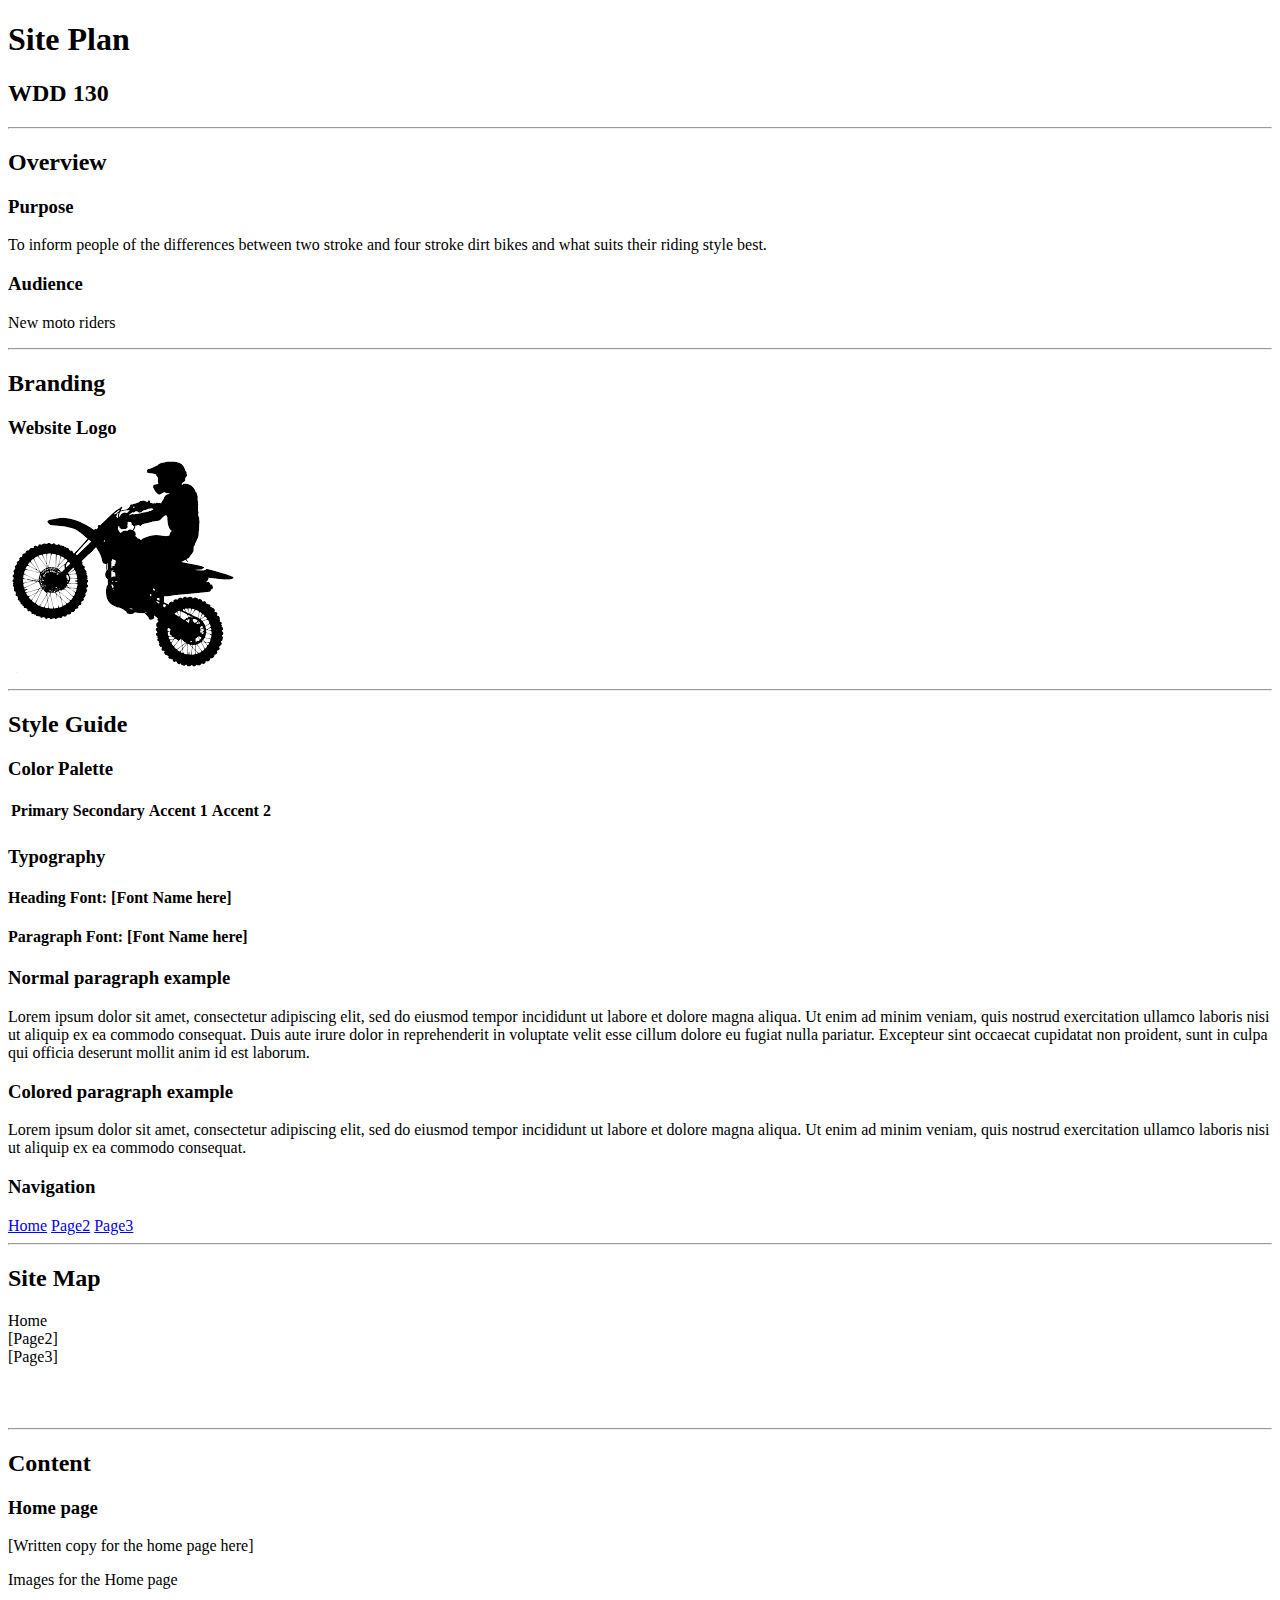
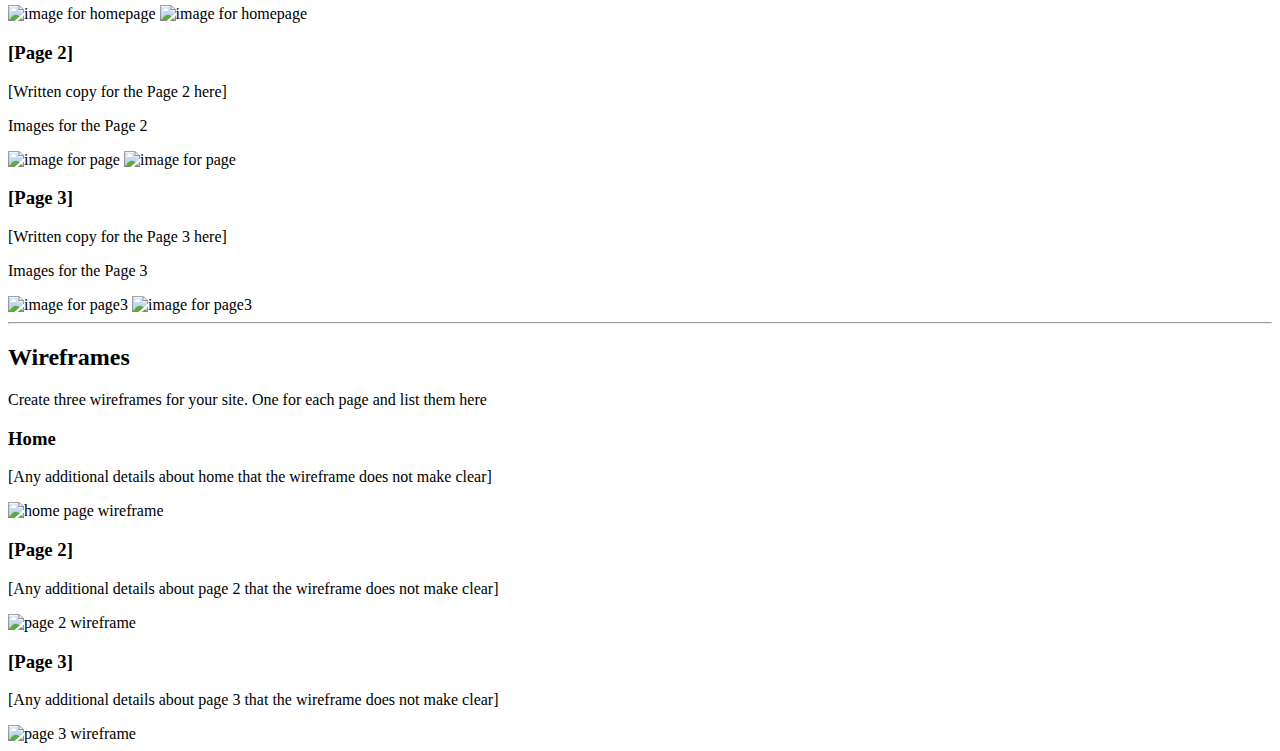
==== Moto/site-plan.html @ 816f89e4 "Add files via upload" ====
<!DOCTYPE html>
<html lang="en-us">
    
  <head>
    <meta charset="utf-8">
    <title>Site Plan</title>
    <link type="text/css" rel="stylesheet" href="styles/site-plan.css">
  </head>

  <body>
    <header>
      <h1>Site Plan</h1>
      <h2></h2>
      <h2>WDD 130</h2>
      <!-- In the header above, add the name or your site, your name and class number. For example if you are in section 3 you would put WDD 130.03 -->
    </header>
    <main>

      <!-- ------------------------Steps 2-3------------------------------ -->
      <hr>
      <h2>Overview</h2>
      <h3>Purpose</h3>
      <p>To inform people of the differences between two stroke and four stroke dirt bikes and what suits their riding style best. </p>  <!-- change this -->


      <h3>Audience</h3>
      <p>New moto riders</p>  <!-- change this -->

      <hr>
      <h2>Branding</h2>
      <h3>Website Logo</h3>
      <!-- Replace this with some sort of logo for your site.  A logo can be as simple as the name of your site in a nice font :) -->
      <img src="logo.png" alt="Logo image">
      <hr>
      <h2>
        Style Guide
      </h2>

      <!-- ------------------------Steps 4-8------------------------------ -->

      <h3>
        Color Palette
      </h3>
      <!--  The colors you choose for a website are one of the most important decisions you will make. Follow the instructions on the activity in iLearn then return and replace the color codes below with the hex color codes (the 6 digit numbers that show at the bottom of each color) for the colors you have chosen below.  You should have at least 2 colors but do not have to fill in all 4 if you do not need them.  -->

      <!-- Copy and paste the URL to your finished palette below Make sure to paste it into both spots -->
      <!--Palette URL: <a href="https://coolors.co/396e94-e7c24f-a43312-381d2a-aabd8c" target="_blank">https://coolors.co/396e94-e7c24f-a43312-381d2a-aabd8c</a>
      -->

      <table class="colors">
        <tr><th>Primary</th><th>Secondary</th><th>Accent 1</th><th>Accent 2</th></tr>
        <!-- Replace the numbers in the boxes below with your hex color codes. Then switch to the site-plan.css file and change your colors there as well. -->
        <tr><td class="primary"></td><td class="secondary"></td><td class="accent1"></td><td class="accent2"></td></tr>
      </table>

      <!-- ------------------------Step 9------------------------------ -->

      <h3>
        Typography
      </h3>
      <!-- Choose a font for your paragraphs (body copy) and headlines. What font(s) have you chosen? Why did you choose what you did?  Make sure to review the list of web safe fonts at W3Schools.org as a starting point.  Think also about which of your colors above you might use for background and font colors. -->

      <h4>
        Heading Font: [Font Name here]  <!-- change this -->
      </h4>
      <h4>
        Paragraph Font: [Font Name here]  <!-- change this -->
      </h4>
      <h3>
        Normal paragraph example
      </h3>
      <p>
        Lorem ipsum dolor sit amet, consectetur adipiscing elit, sed do eiusmod tempor incididunt ut labore et dolore magna aliqua. Ut enim ad minim veniam, quis nostrud exercitation ullamco laboris nisi ut aliquip ex ea commodo consequat. Duis aute irure dolor in reprehenderit in voluptate velit esse cillum dolore eu fugiat nulla pariatur. Excepteur sint occaecat cupidatat non proident, sunt in culpa qui officia deserunt mollit anim id est laborum.
      </p>
      <h3>
        Colored paragraph example
      </h3>
      <p class="colored">
        Lorem ipsum dolor sit amet, consectetur adipiscing elit, sed do eiusmod tempor incididunt ut labore et dolore magna aliqua. Ut enim ad minim veniam, quis nostrud exercitation ullamco laboris nisi ut aliquip ex ea commodo consequat. 
      </p>

      <!-- ------------------------Step 10------------------------------ -->

      <h3>
        Navigation
      </h3>
      <!-- Think about how you want your navigation bar to look. In the site-plan.css file change the colors to your colors to get the look you desire. --> 
      <nav>
        <a href="#">Home</a>
        <a href="#">Page2</a>
        <a href="#">Page3</a>
      </nav>
      <hr>
      <h2>
        Site Map
      </h2>
      <div class="sitemap">
        <div class="sm-home">
          Home
        </div>
        <div class="sm-page2">
          [Page2] <!-- change this -->
        </div>
        <div class="sm-page3">
          [Page3]  <!-- change this -->
        </div>

        <div class="top">
          &nbsp;
        </div>
        <div class="left">
          &nbsp;
        </div>
        <div class="right">
          &nbsp;
        </div>

      </div>

      <!-- --------Content Section -------------- -->
      <hr>
      <h2>
        Content
      </h2>
      <h3>Home page</h3>
      <p>
        [Written copy for the home page here]
      </p>
      <p>Images for the Home page</p>
        <img src="#" alt="image for homepage">
        <img src="#" alt="image for homepage">

      </ul>
      <h3>[Page 2]</h3>
      <p>
        [Written copy for the Page 2 here]
      </p>
      <p>Images for the Page 2</p>
        <img src="#" alt="image for page">
        <img src="#" alt="image for page">

      </ul>
      <h3>[Page 3]</h3>
      <p>
        [Written copy for the Page 3 here]
      </p>
      <p>Images for the Page 3</p>
        <img src="#" alt="image for page3">
        <img src="#" alt="image for page3">

      </ul>
      <hr>
      <h2>
        Wireframes
      </h2>
      <p>
        Create three wireframes for your site. One for each page and list them here</p>

      <h3>Home</h3>
      <p>         
        [Any additional details about home that the wireframe does not make clear]
      </p>
      <img src="#" alt="home page wireframe">

      <h3>[Page 2]</h3>
      <p>         
        [Any additional details about page 2 that the wireframe does not make clear]
      </p>
      <img src="#" alt="page 2 wireframe">

      <h3>[Page 3]</h3>
      <p>         
        [Any additional details about page 3 that the wireframe does not make clear]
      </p>
      <img src="#" alt="page 3 wireframe">
    </main>
  </body>

</html>
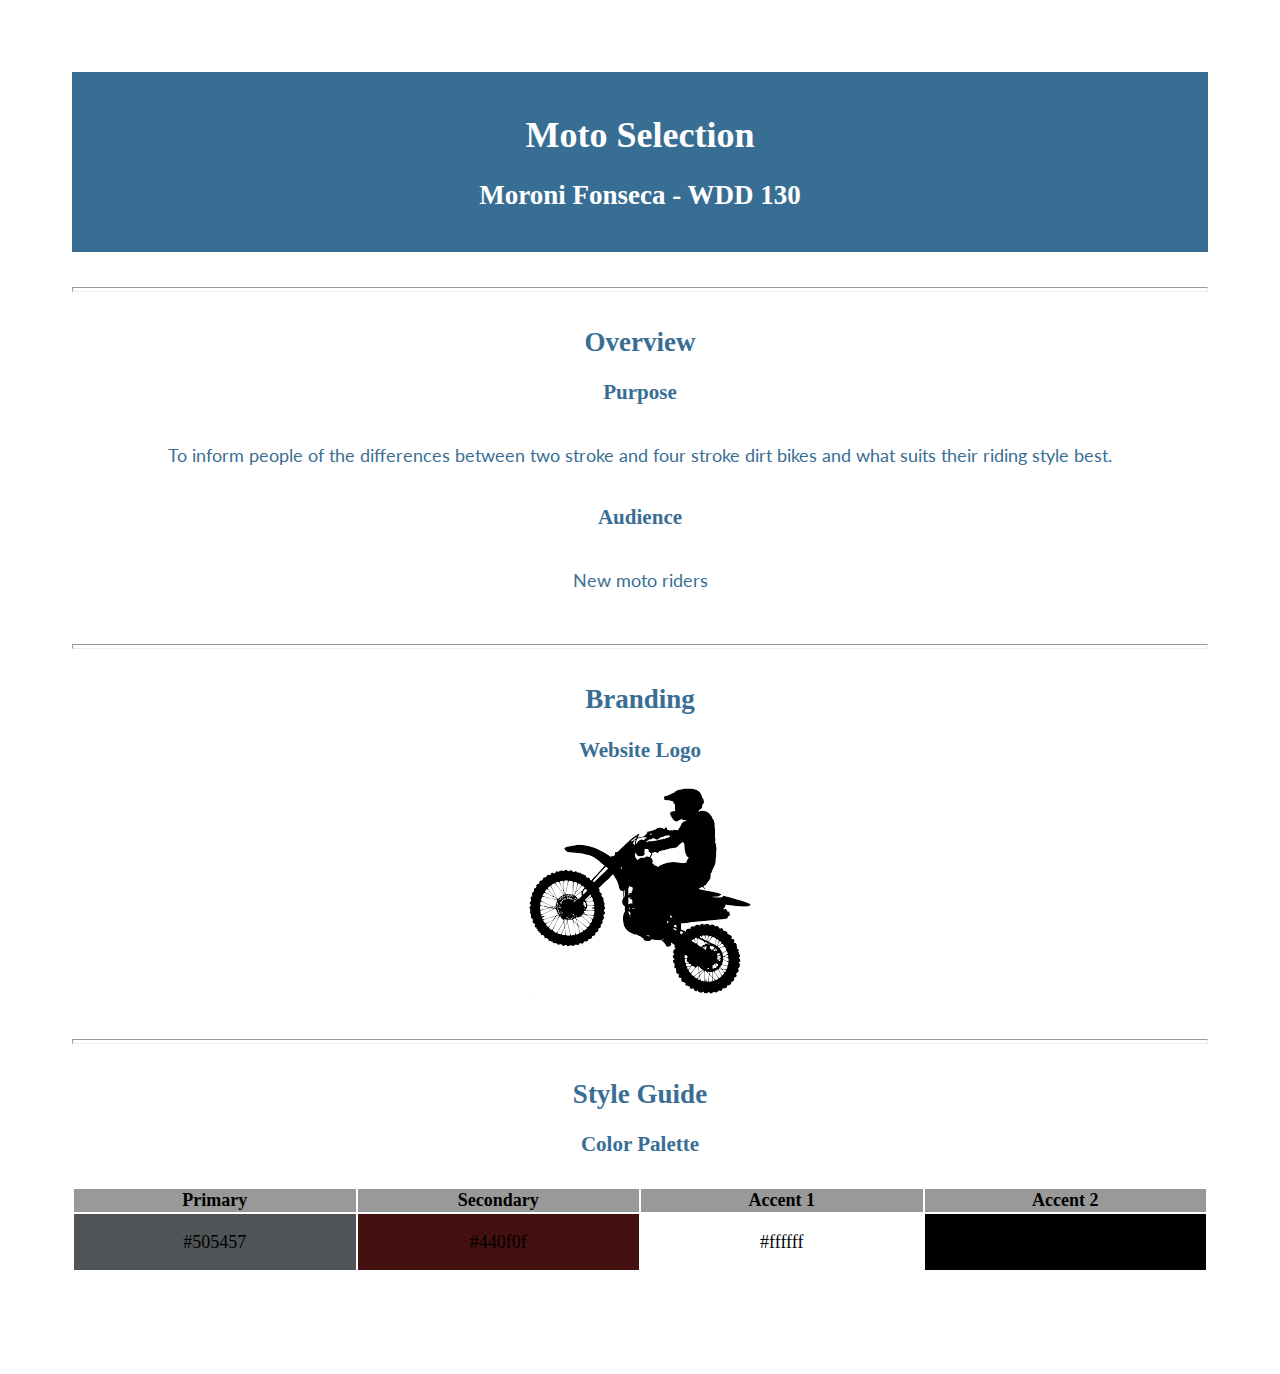
==== commit 27124d50: "Add files via upload" ====
--- a/Moto/site-plan.html
+++ b/Moto/site-plan.html
@@ -3,15 +3,15 @@
     
   <head>
     <meta charset="utf-8">
-    <title>Site Plan</title>
-    <link type="text/css" rel="stylesheet" href="styles/site-plan.css">
+    <title>Moto Selection</title>
+    <link type="text/css" rel="stylesheet" href="site-plan.css">
   </head>
 
   <body>
     <header>
-      <h1>Site Plan</h1>
+      <h1>Moto Selection</h1>
       <h2></h2>
-      <h2>WDD 130</h2>
+      <h2>Moroni Fonseca - WDD 130</h2>
       <!-- In the header above, add the name or your site, your name and class number. For example if you are in section 3 you would put WDD 130.03 -->
     </header>
     <main>
@@ -50,21 +50,21 @@
       <table class="colors">
         <tr><th>Primary</th><th>Secondary</th><th>Accent 1</th><th>Accent 2</th></tr>
         <!-- Replace the numbers in the boxes below with your hex color codes. Then switch to the site-plan.css file and change your colors there as well. -->
-        <tr><td class="primary"></td><td class="secondary"></td><td class="accent1"></td><td class="accent2"></td></tr>
+        <tr><td class="primary">#505457</td><td class="secondary">#440f0f</td><td class="accent1">#ffffff</td><td class="accent2">black</td></tr>
       </table>
 
       <!-- ------------------------Step 9------------------------------ -->
-
+<!-- 
       <h3>
         Typography
       </h3>
-      <!-- Choose a font for your paragraphs (body copy) and headlines. What font(s) have you chosen? Why did you choose what you did?  Make sure to review the list of web safe fonts at W3Schools.org as a starting point.  Think also about which of your colors above you might use for background and font colors. -->
+      <!-- Choose a font for your paragraphs (body copy) and headlines. What font(s) have you chosen? Why did you choose what you did?  Make sure to review the list of web safe fonts at W3Schools.org as a starting point.  Think also about which of your colors above you might use for background and font colors.
 
       <h4>
-        Heading Font: [Font Name here]  <!-- change this -->
+        Heading Font: [Font Name here]  <!-- change this 
       </h4>
       <h4>
-        Paragraph Font: [Font Name here]  <!-- change this -->
+        Paragraph Font: [Font Name here]  <!-- change this 
       </h4>
       <h3>
         Normal paragraph example
@@ -79,12 +79,12 @@
         Lorem ipsum dolor sit amet, consectetur adipiscing elit, sed do eiusmod tempor incididunt ut labore et dolore magna aliqua. Ut enim ad minim veniam, quis nostrud exercitation ullamco laboris nisi ut aliquip ex ea commodo consequat. 
       </p>
 
-      <!-- ------------------------Step 10------------------------------ -->
+      <!-- ------------------------Step 10------------------------------ 
 
       <h3>
         Navigation
       </h3>
-      <!-- Think about how you want your navigation bar to look. In the site-plan.css file change the colors to your colors to get the look you desire. --> 
+      <!-- Think about how you want your navigation bar to look. In the site-plan.css file change the colors to your colors to get the look you desire.
       <nav>
         <a href="#">Home</a>
         <a href="#">Page2</a>
@@ -99,10 +99,10 @@
           Home
         </div>
         <div class="sm-page2">
-          [Page2] <!-- change this -->
+          [Page2] <!-- change this 
         </div>
         <div class="sm-page3">
-          [Page3]  <!-- change this -->
+          [Page3]  <!-- change this 
         </div>
 
         <div class="top">
@@ -117,7 +117,7 @@
 
       </div>
 
-      <!-- --------Content Section -------------- -->
+      <!-- --------Content Section -------------- 
       <hr>
       <h2>
         Content
@@ -173,6 +173,8 @@
         [Any additional details about page 3 that the wireframe does not make clear]
       </p>
       <img src="#" alt="page 3 wireframe">
+
+    -->
     </main>
   </body>
 
--- a/Moto/site-plan.css
+++ b/Moto/site-plan.css
@@ -0,0 +1,175 @@
+/* if you are using any Google fonts change the font names below to your fonts. 
+Any spaces in your font name should be replaced with a +. 
+Fonts are separated by a | */
+@import url('https://fonts.googleapis.com/css?family=IM+Fell+French+Canon+SC|Lato');
+
+:root {
+  /* change the values below to your colors from your palette */
+  --primary-color: #505457   ;
+  --secondary-color: #440f0f ;
+  --accent1-color: #ffffff;
+  --accent2-color: black;
+
+  /* change the values below to your chosen font(s) */
+  --heading-font: "IM Fell French Canon SC";
+  --paragraph-font: Lato, Helvetica, sans-serif;
+
+  /* these colors below should be chosen from among your palette colors above */
+  --headline-color-on-white: #396E94;  /* headlines on a white background */ 
+  --headline-color-on-color: white; /* headlines on a colored background */ 
+  --paragraph-color-on-white: #396E94; /* paragraph text on a white background */ 
+  --paragraph-color-on-color: white; /* paragraph text on a colored background */ 
+  --paragraph-background-color: #396E94  ;
+  --nav-link-color: #396E94;
+  --nav-background-color: #D4AC0D;
+  --nav-hover-link-color: white;
+  --nav-hover-background-color: #396E94;
+}
+
+
+/*  Look around below...but DON'T CHANGE ANYTHING! */
+
+body {
+  max-width: 1200px;
+  margin: 0 auto;
+  padding: 4em;
+  font-size: 18px;
+  text-align: center;
+}
+img {
+  display: block;
+  margin: 0 auto;
+}
+h1, h2, h3, h4, h5, h6 {
+  font-family: var(--heading-font);
+  color: var(--headline-color-on-white);
+}
+h2 {
+  text-align: center;
+}
+hr {
+  height: 3px;
+  margin: 35px 0;
+  background: var(--accent1-color);
+}
+header {
+  padding: 1em;
+  text-align: center;
+  color: var(--headline-color-on-color);
+  background-color: var(--paragraph-background-color);
+}
+header > h1, header > h2 {
+  color: var(--headline-color-on-color);
+}
+
+p {
+  font-family: var(--paragraph-font);
+  color: var(--paragraph-color-on-white);
+  padding: 1em;
+}
+.colors {
+  width: 100%;
+  min-width: 350px;
+  margin: 30px auto;
+  text-align: center;
+}
+.colors th {
+  background-color: #999;
+}
+.colors td{
+  width: 25%;
+  height: 3em;
+}
+
+.primary {
+  background-color: var(--primary-color);
+}
+.secondary {
+  background-color: var(--secondary-color);
+}
+.accent1 {
+  background-color: var(--accent1-color);
+}
+.accent2{
+  background-color: var(--accent2-color);
+}
+
+p.colored {
+  background-color: var(--paragraph-background-color);
+  color: var(--paragraph-color-on-color);
+}
+
+nav {
+  background-color: var(--nav-background-color);
+  line-height: 3em;
+  text-align: center;
+  font-size: 1.2em;
+}
+nav  {
+  list-style-type: none;
+  display: flex;
+
+}
+nav a {
+  padding:1em;
+  min-width: 120px;
+  text-decoration: none;
+  padding: 10px;
+
+}
+nav a:link, nav a:visited {
+  color: var(--nav-link-color);
+}
+nav a:hover {
+  color: var(--nav-hover-link-color);
+  background-color: var(--nav-hover-background-color);
+}
+
+.sitemap {
+  display: grid;
+  justify-content: center;
+
+  grid-template-columns: repeat(6, 15%);
+  grid-template-rows: 3em 1.5em 1.5em 3em;
+  grid-template-areas: ". . home home . ."
+    ". . . top . ."
+    ". left left right right ."
+    "page2 page2 . . page3 page3";
+}
+.sitemap > div {
+
+  text-align: center;
+
+}
+.sm-home {
+  grid-area: home;
+  background-color: #ccc;
+  line-height: 3em;
+}
+.sm-page2 {
+  grid-area: page2;
+  background-color: #ccc;
+  line-height: 3em;
+}
+.sm-page3 {
+  grid-area: page3;
+  background-color: #ccc;
+  line-height: 3em;
+}
+
+.top {
+  grid-area: top;
+  border-left: 1px solid;
+}
+
+.left {
+  grid-area: left;
+  border-top: 1px solid;
+  border-left: 1px solid;
+}
+
+.right {
+  grid-area: right;
+  border-top: 1px solid;
+  border-right: 1px solid;
+}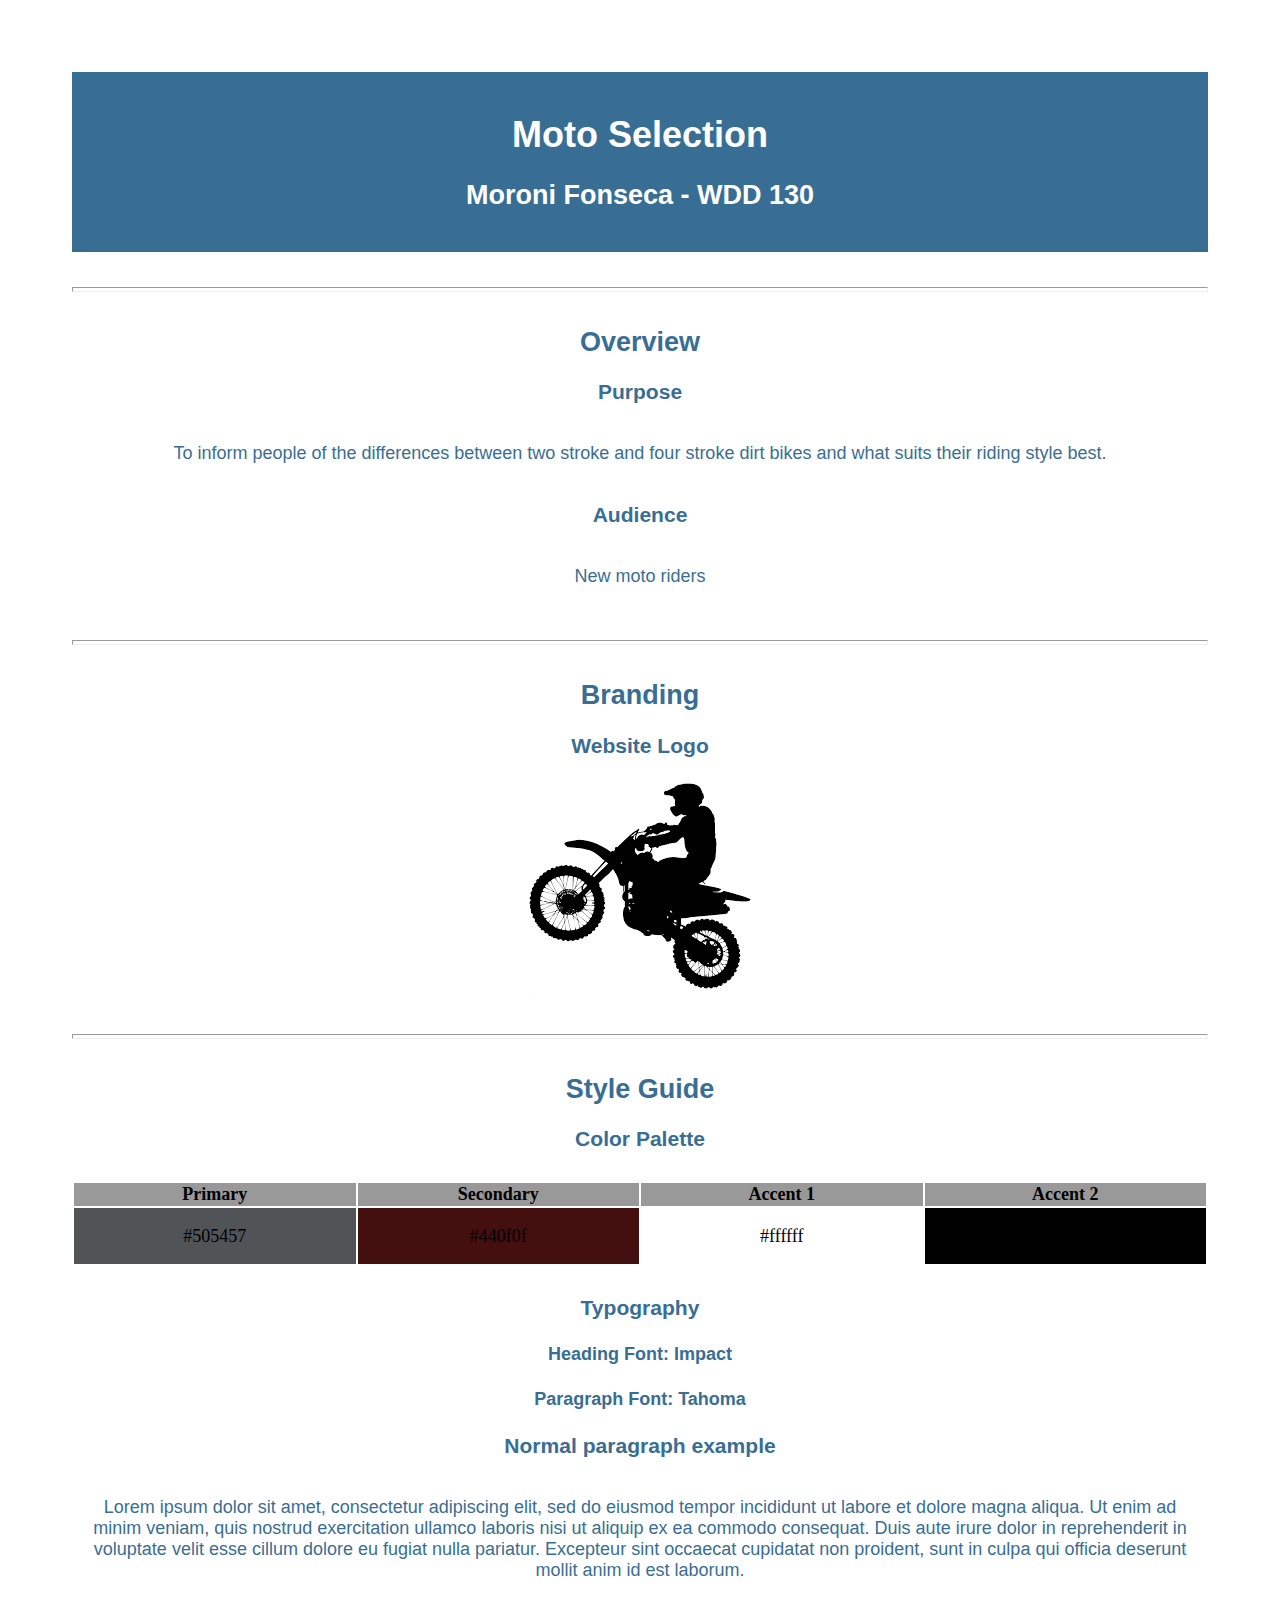
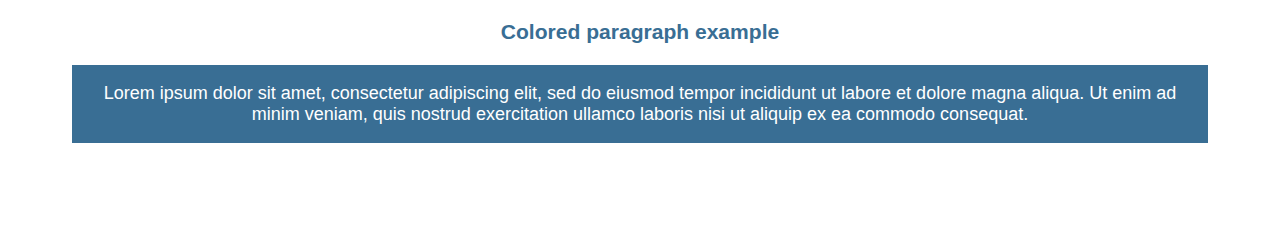
==== commit 214b288b: "Add files via upload" ====
--- a/Moto/site-plan.html
+++ b/Moto/site-plan.html
@@ -54,17 +54,17 @@
       </table>
 
       <!-- ------------------------Step 9------------------------------ -->
-<!-- 
+ 
       <h3>
         Typography
       </h3>
       <!-- Choose a font for your paragraphs (body copy) and headlines. What font(s) have you chosen? Why did you choose what you did?  Make sure to review the list of web safe fonts at W3Schools.org as a starting point.  Think also about which of your colors above you might use for background and font colors.
-
+      -->
       <h4>
-        Heading Font: [Font Name here]  <!-- change this 
+        Heading Font: Impact  <!-- change this -->
       </h4>
       <h4>
-        Paragraph Font: [Font Name here]  <!-- change this 
+        Paragraph Font: Tahoma  <!-- change this -->
       </h4>
       <h3>
         Normal paragraph example
@@ -78,7 +78,7 @@
       <p class="colored">
         Lorem ipsum dolor sit amet, consectetur adipiscing elit, sed do eiusmod tempor incididunt ut labore et dolore magna aliqua. Ut enim ad minim veniam, quis nostrud exercitation ullamco laboris nisi ut aliquip ex ea commodo consequat. 
       </p>
-
+<!-- 
       <!-- ------------------------Step 10------------------------------ 
 
       <h3>
--- a/Moto/site-plan.css
+++ b/Moto/site-plan.css
@@ -11,8 +11,8 @@
   --accent2-color: black;
 
   /* change the values below to your chosen font(s) */
-  --heading-font: "IM Fell French Canon SC";
-  --paragraph-font: Lato, Helvetica, sans-serif;
+  --heading-font: impact,sans-serif;
+  --paragraph-font: tahoma, sans-serif;
 
   /* these colors below should be chosen from among your palette colors above */
   --headline-color-on-white: #396E94;  /* headlines on a white background */ 
